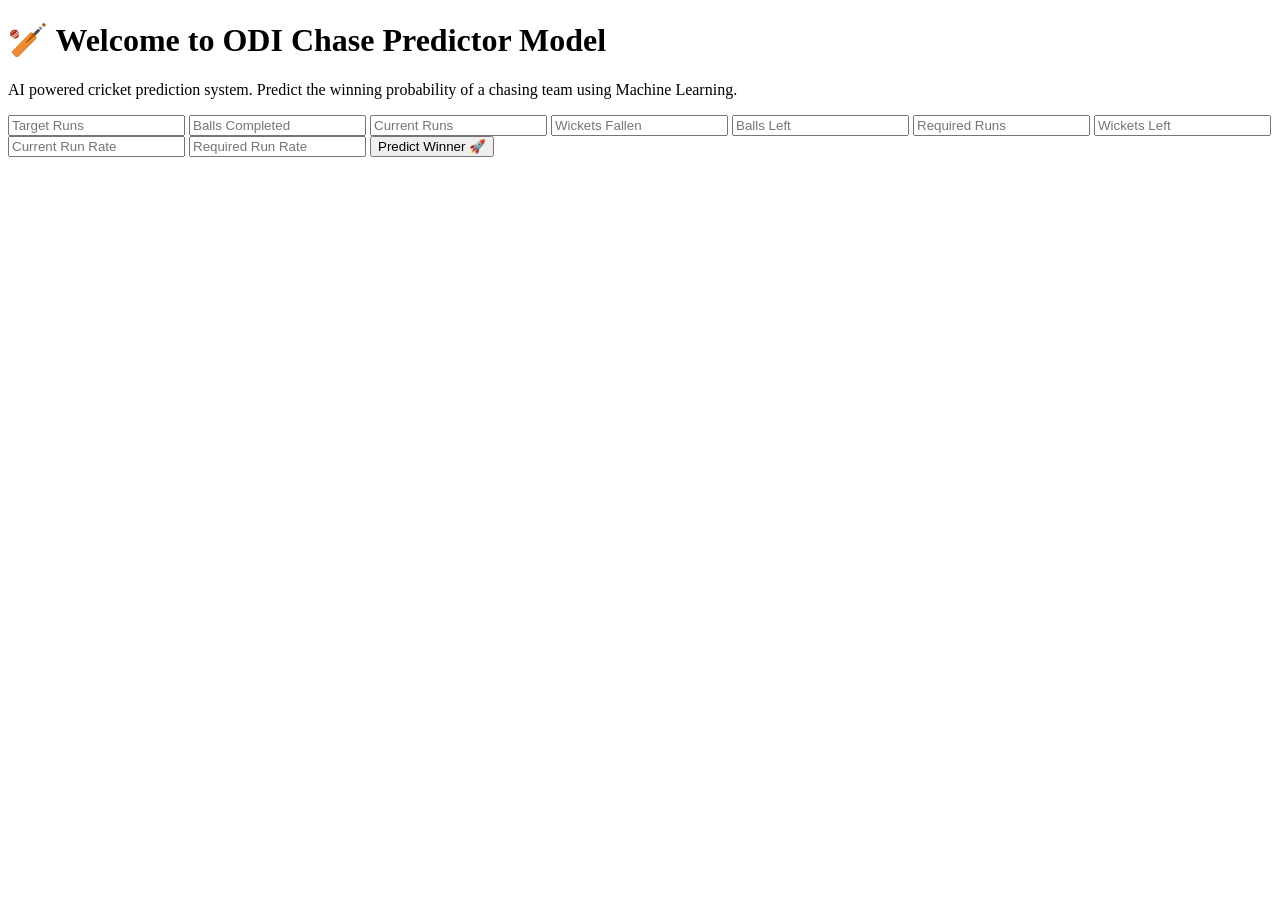
==== templates/index.html @ bd75858f "Create index.html for ODI Chase Predictor Initial HTML structure for the ODI Chase Predictor applica" ====
<!DOCTYPE html>
<html>

<head>

<title>ODI Chase Predictor</title>

<link rel="stylesheet" href="/static/style.css">

</head>


<body>


<div class="container">


<h1>🏏 Welcome to ODI Chase Predictor Model</h1>


<p>
AI powered cricket prediction system.
Predict the winning probability of a chasing team
using Machine Learning.
</p>



<form action="/predict" method="post">


<input name="target" placeholder="Target Runs">

<input name="total_balls" placeholder="Balls Completed">

<input name="curr_run" placeholder="Current Runs">

<input name="curr_wicket" placeholder="Wickets Fallen">

<input name="balls_left" placeholder="Balls Left">

<input name="req_runs" placeholder="Required Runs">

<input name="wick_left" placeholder="Wickets Left">

<input name="curr_rr" placeholder="Current Run Rate">

<input name="req_rr" placeholder="Required Run Rate">



<button>
Predict Winner 🚀
</button>


</form>


</div>


</body>

  </html>
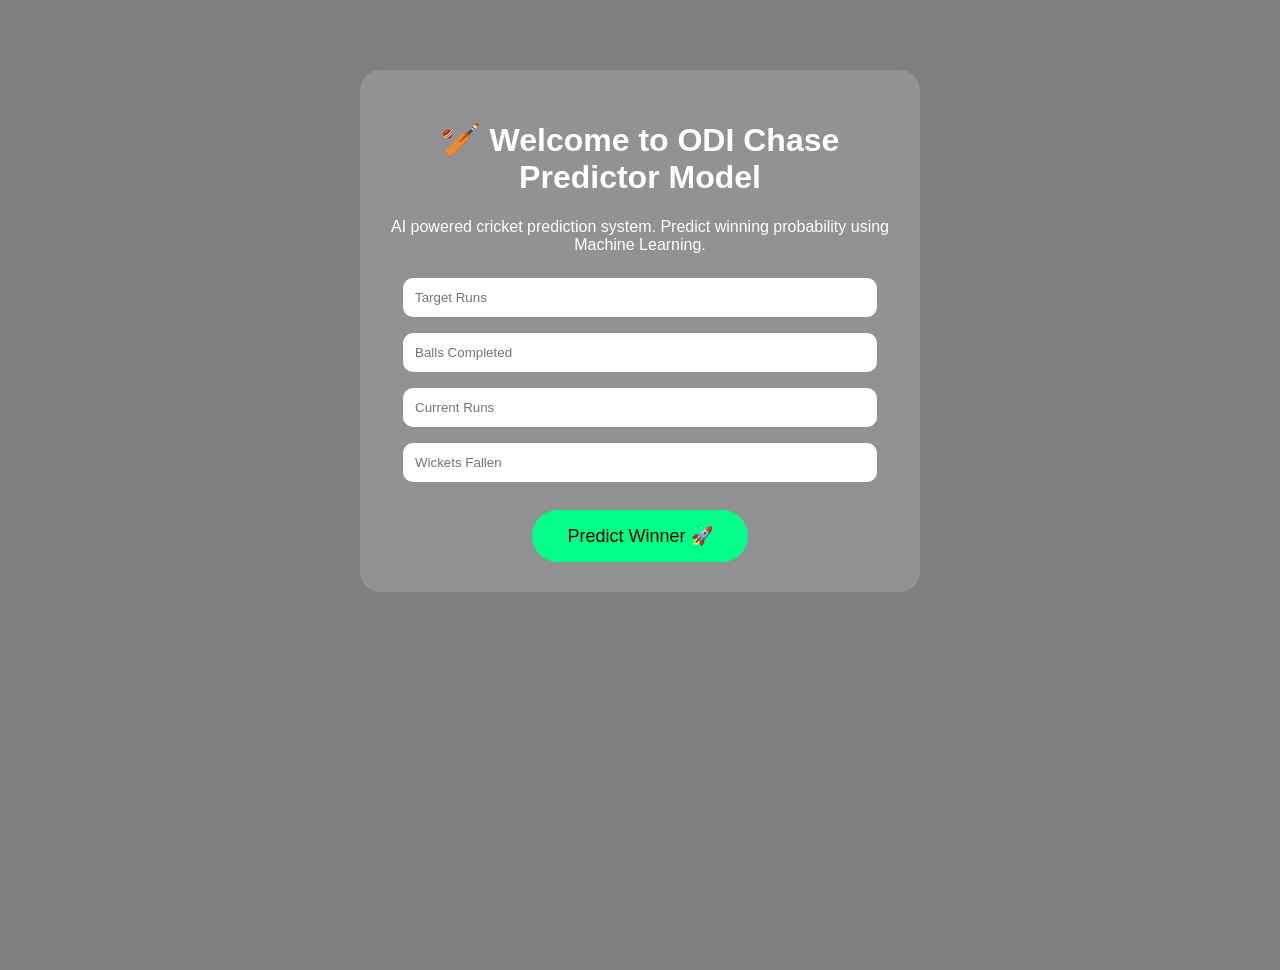
==== commit 3e710b92: "Enhance form inputs and improve placeholder text Updated input fields to be required and changed som" ====
--- a/templates/index.html
+++ b/templates/index.html
@@ -21,8 +21,7 @@
 
 <p>
 AI powered cricket prediction system.
-Predict the winning probability of a chasing team
-using Machine Learning.
+Predict winning probability using Machine Learning.
 </p>
 
 
@@ -30,23 +29,16 @@
 <form action="/predict" method="post">
 
 
-<input name="target" placeholder="Target Runs">
+<input type="number" name="target" placeholder="Target Runs" required>
 
-<input name="total_balls" placeholder="Balls Completed">
 
-<input name="curr_run" placeholder="Current Runs">
+<input type="number" name="total_balls" placeholder="Balls Completed" required>
 
-<input name="curr_wicket" placeholder="Wickets Fallen">
 
-<input name="balls_left" placeholder="Balls Left">
+<input type="number" name="curr_run" placeholder="Current Runs" required>
 
-<input name="req_runs" placeholder="Required Runs">
 
-<input name="wick_left" placeholder="Wickets Left">
-
-<input name="curr_rr" placeholder="Current Run Rate">
-
-<input name="req_rr" placeholder="Required Run Rate">
+<input type="number" name="curr_wicket" placeholder="Wickets Fallen" required>
 
 
 
@@ -63,4 +55,4 @@
 
 </body>
 
-  </html>
+</html>
--- a/static/style.css
+++ b/static/style.css
@@ -0,0 +1,99 @@
+body{
+
+margin:0;
+height:100vh;
+
+background-image:
+linear-gradient(
+rgba(0,0,0,0.5),
+rgba(0,0,0,0.5)
+),
+url("cricket.jpg");
+
+background-size:cover;
+background-position:center;
+
+font-family:Arial;
+
+}
+
+
+
+.container{
+
+width:500px;
+
+margin:auto;
+
+margin-top:70px;
+
+padding:30px;
+
+background:
+rgba(255,255,255,0.15);
+
+border-radius:20px;
+
+text-align:center;
+
+color:white;
+
+backdrop-filter:blur(10px);
+
+}
+
+
+
+input{
+
+width:90%;
+
+padding:12px;
+
+margin:8px;
+
+border-radius:10px;
+
+border:none;
+
+}
+
+
+
+button{
+
+padding:15px 35px;
+
+margin-top:20px;
+
+border:none;
+
+border-radius:30px;
+
+background:#00ff88;
+
+font-size:18px;
+
+cursor:pointer;
+
+transition:0.3s;
+
+}
+
+
+
+button:hover{
+
+transform:scale(1.1);
+
+background:#00ccff;
+
+}
+
+
+
+h1{
+
+font-size:32px;
+
+  }
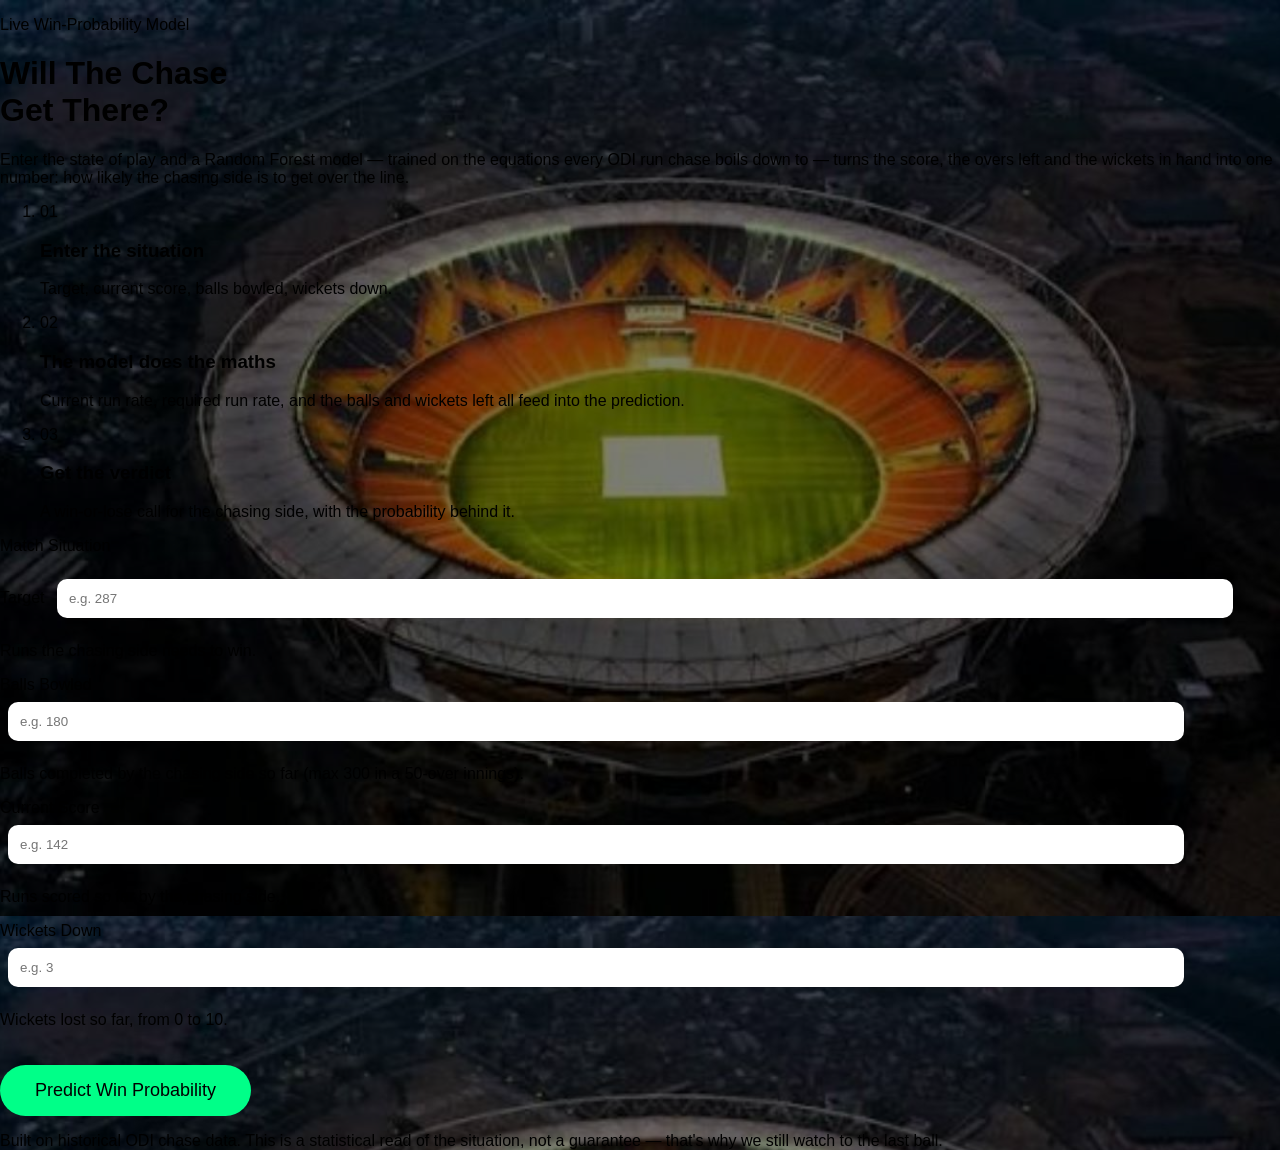
==== commit a5789e56: "Add files via upload" ====
--- a/templates/index.html
+++ b/templates/index.html
@@ -1,58 +1,95 @@
 <!DOCTYPE html>
-<html>
-
+<html lang="en">
 <head>
-
-<title>ODI Chase Predictor</title>
-
-<link rel="stylesheet" href="/static/style.css">
-
+  <meta charset="UTF-8">
+  <meta name="viewport" content="width=device-width, initial-scale=1.0">
+  <title>ODI Chase Predictor</title>
+  <link rel="preconnect" href="https://fonts.googleapis.com">
+  <link href="https://fonts.googleapis.com/css2?family=Oswald:wght@500;600;700&family=JetBrains+Mono:wght@500;600;700&family=Inter:wght@400;500;600&display=swap" rel="stylesheet">
+  <link rel="stylesheet" href="/static/style.css">
 </head>
-
-
 <body>
 
+  <div class="floodlight-wrap">
 
-<div class="container">
+    <header class="hero">
+      <p class="eyebrow">Live Win-Probability Model</p>
+      <h1>Will The Chase<br>Get There?</h1>
+      <p class="subtitle">
+        Enter the state of play and a Random Forest model — trained on the
+        equations every ODI run chase boils down to — turns the score,
+        the overs left and the wickets in hand into one number: how likely
+        the chasing side is to get over the line.
+      </p>
+    </header>
 
+    <section class="how-it-works" aria-label="How it works">
+      <ol>
+        <li>
+          <span class="step-num">01</span>
+          <div>
+            <h3 class="step-title">Enter the situation</h3>
+            <p class="step-text">Target, current score, balls bowled, wickets down.</p>
+          </div>
+        </li>
+        <li>
+          <span class="step-num">02</span>
+          <div>
+            <h3 class="step-title">The model does the maths</h3>
+            <p class="step-text">Current run rate, required run rate, and the balls and wickets left all feed into the prediction.</p>
+          </div>
+        </li>
+        <li>
+          <span class="step-num">03</span>
+          <div>
+            <h3 class="step-title">Get the verdict</h3>
+            <p class="step-text">A win-or-lose call for the chasing side, with the probability behind it.</p>
+          </div>
+        </li>
+      </ol>
+    </section>
 
-<h1>🏏 Welcome to ODI Chase Predictor Model</h1>
+    <section class="panel form-panel">
+      <p class="panel-title">Match Situation</p>
 
+      <form action="/predict" method="post">
 
-<p>
-AI powered cricket prediction system.
-Predict winning probability using Machine Learning.
-</p>
+        <div class="field">
+          <label for="target">Target</label>
+          <input type="number" id="target" name="target" placeholder="e.g. 287" required min="1" step="1">
+          <p class="hint">Runs the chasing side needs to win.</p>
+        </div>
 
+        <div class="field">
+          <label for="total_balls">Balls Bowled</label>
+          <input type="number" id="total_balls" name="total_balls" placeholder="e.g. 180" required min="0" max="300" step="1">
+          <p class="hint">Balls completed by the chasing side so far (max 300 in a 50-over innings).</p>
+        </div>
 
+        <div class="field">
+          <label for="curr_run">Current Score</label>
+          <input type="number" id="curr_run" name="curr_run" placeholder="e.g. 142" required min="0" step="1">
+          <p class="hint">Runs scored so far by the chasing side.</p>
+        </div>
 
-<form action="/predict" method="post">
+        <div class="field">
+          <label for="curr_wicket">Wickets Down</label>
+          <input type="number" id="curr_wicket" name="curr_wicket" placeholder="e.g. 3" required min="0" max="10" step="1">
+          <p class="hint">Wickets lost so far, from 0 to 10.</p>
+        </div>
 
+        <button type="submit" class="cta-button">Predict Win Probability</button>
+      </form>
+    </section>
 
-<input type="number" name="target" placeholder="Target Runs" required>
+    <footer class="footnote">
+      <p>
+        Built on historical ODI chase data. This is a statistical read of the
+        situation, not a guarantee — that's why we still watch to the last ball.
+      </p>
+    </footer>
 
-
-<input type="number" name="total_balls" placeholder="Balls Completed" required>
-
-
-<input type="number" name="curr_run" placeholder="Current Runs" required>
-
-
-<input type="number" name="curr_wicket" placeholder="Wickets Fallen" required>
-
-
-
-<button>
-Predict Winner 🚀
-</button>
-
-
-</form>
-
-
-</div>
-
+  </div>
 
 </body>
-
 </html>
--- a/static/style.css
+++ b/static/style.css
@@ -8,7 +8,7 @@
 rgba(0,0,0,0.5),
 rgba(0,0,0,0.5)
 ),
-url("cricket.jpg");
+url("stadium_image.jpg");
 
 background-size:cover;
 background-position:center;
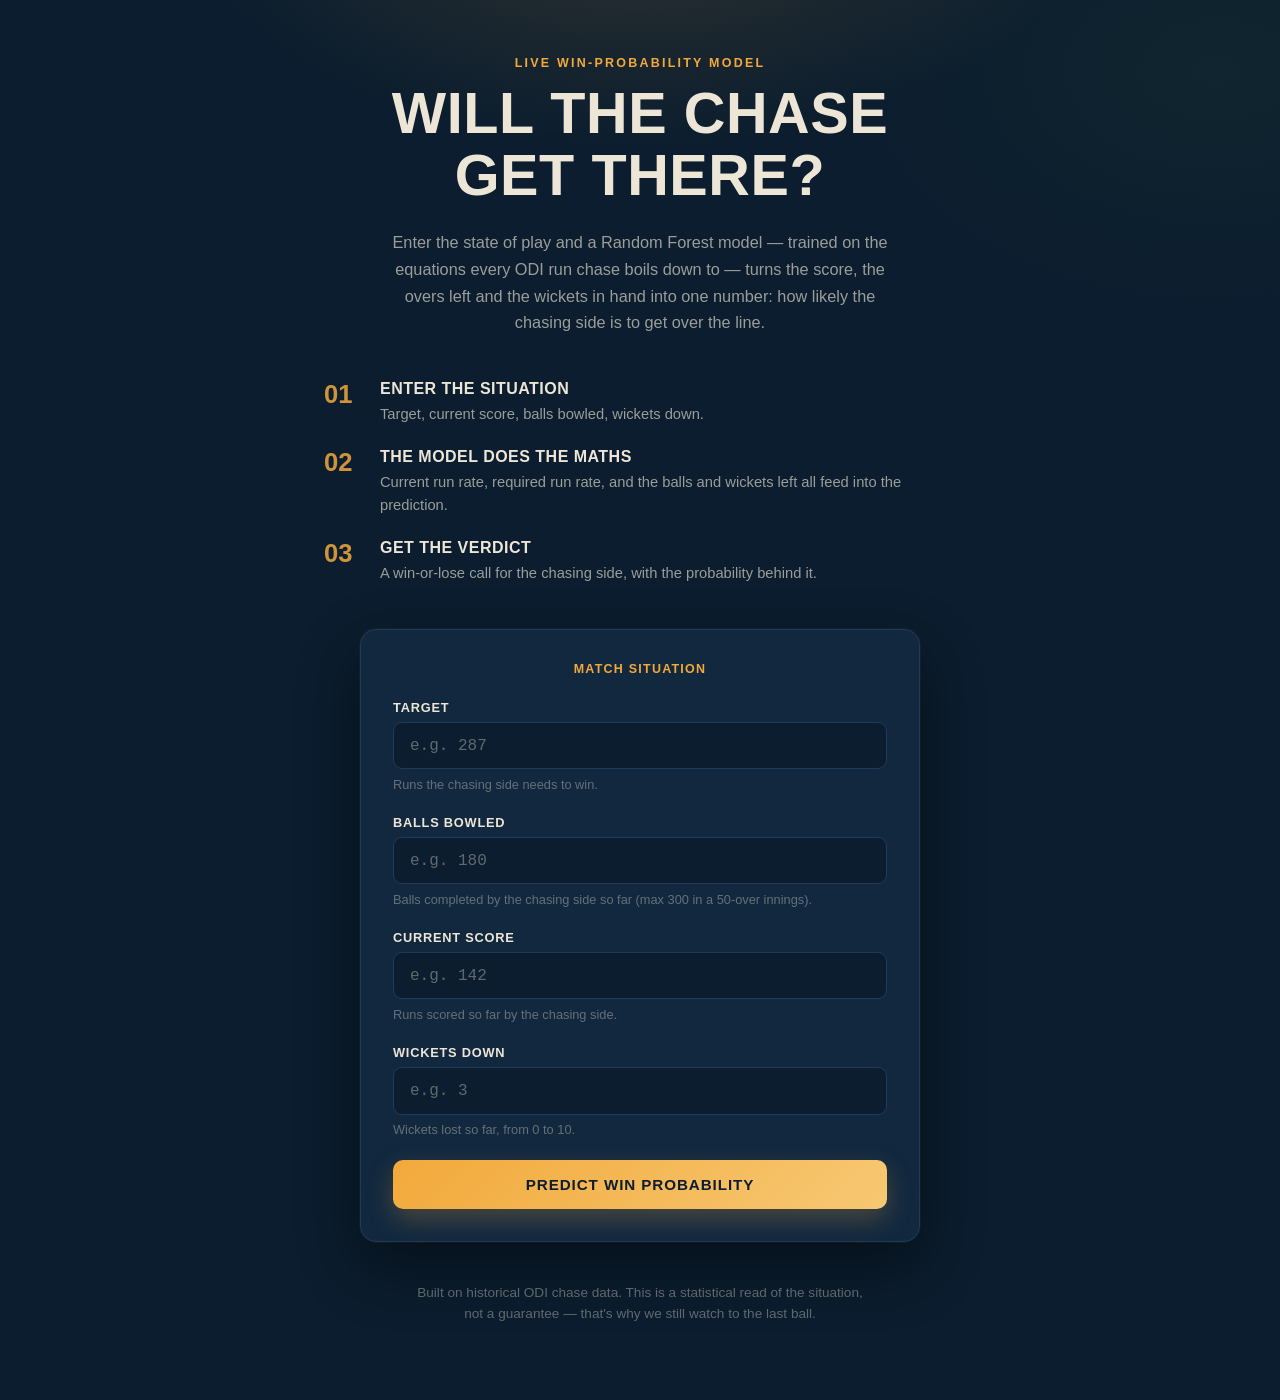
==== commit dc24c520: "Update input fields with new validation rules" ====
--- a/templates/index.html
+++ b/templates/index.html
@@ -56,25 +56,25 @@
 
         <div class="field">
           <label for="target">Target</label>
-          <input type="number" id="target" name="target" placeholder="e.g. 287" required min="1" step="1">
+          <input type="number" id="target" name="target" placeholder="e.g. 287" required min="1" max="551" step="1">
           <p class="hint">Runs the chasing side needs to win.</p>
         </div>
 
         <div class="field">
           <label for="total_balls">Balls Bowled</label>
-          <input type="number" id="total_balls" name="total_balls" placeholder="e.g. 180" required min="0" max="300" step="1">
+          <input type="number" id="total_balls" name="total_balls" placeholder="e.g. 180" required min="20" max="300" step="1">
           <p class="hint">Balls completed by the chasing side so far (max 300 in a 50-over innings).</p>
         </div>
 
         <div class="field">
           <label for="curr_run">Current Score</label>
-          <input type="number" id="curr_run" name="curr_run" placeholder="e.g. 142" required min="0" step="1">
+          <input type="number" id="curr_run" name="curr_run" placeholder="e.g. 142" required min="0" max="550"step="1">
           <p class="hint">Runs scored so far by the chasing side.</p>
         </div>
 
         <div class="field">
           <label for="curr_wicket">Wickets Down</label>
-          <input type="number" id="curr_wicket" name="curr_wicket" placeholder="e.g. 3" required min="0" max="10" step="1">
+          <input type="number" id="curr_wicket" name="curr_wicket" placeholder="e.g. 3" required min="0" max="9" step="1">
           <p class="hint">Wickets lost so far, from 0 to 10.</p>
         </div>
 
--- a/static/style.css
+++ b/static/style.css
@@ -1,99 +1,400 @@
-body{
-
-margin:0;
-height:100vh;
-
-background-image:
-linear-gradient(
-rgba(0,0,0,0.5),
-rgba(0,0,0,0.5)
-),
-url("stadium_image.jpg");
-
-background-size:cover;
-background-position:center;
-
-font-family:Arial;
-
-}
-
-
-
-.container{
-
-width:500px;
-
-margin:auto;
-
-margin-top:70px;
-
-padding:30px;
-
-background:
-rgba(255,255,255,0.15);
-
-border-radius:20px;
-
-text-align:center;
-
-color:white;
-
-backdrop-filter:blur(10px);
-
-}
-
-
-
-input{
-
-width:90%;
-
-padding:12px;
-
-margin:8px;
-
-border-radius:10px;
-
-border:none;
-
-}
-
-
-
-button{
-
-padding:15px 35px;
-
-margin-top:20px;
-
-border:none;
-
-border-radius:30px;
-
-background:#00ff88;
-
-font-size:18px;
-
-cursor:pointer;
-
-transition:0.3s;
-
-}
-
-
-
-button:hover{
-
-transform:scale(1.1);
-
-background:#00ccff;
-
-}
-
-
-
-h1{
-
-font-size:32px;
-
-  }
+/* ============================================================
+   ODI Chase Predictor — design tokens
+   Palette grounded in a floodlit night ODI: navy sky, the warm
+   gold wash of the floodlights, and the pitch-green / ball-red
+   pair the sport already uses as its own complementary contrast.
+   Green/red are reserved for win/lose states only — never decorative.
+   ============================================================ */
+
+:root {
+  --navy-deep: #0B1D2E;
+  --navy-panel: #11283F;
+  --navy-edge: #1E3B57;
+
+  --gold: #F2A93B;
+  --gold-soft: #F7C873;
+
+  --pitch: #5B8C3E;
+  --pitch-bright: #7CB857;
+
+  --ball: #C8312E;
+  --ball-bright: #E14B45;
+
+  --cream: #EDE6D6;
+  --cream-dim: rgba(237, 230, 214, 0.64);
+  --cream-faint: rgba(237, 230, 214, 0.38);
+
+  --font-display: 'Oswald', sans-serif;
+  --font-mono: 'JetBrains Mono', monospace;
+  --font-body: 'Inter', sans-serif;
+}
+
+* {
+  box-sizing: border-box;
+}
+
+body {
+  margin: 0;
+  min-height: 100vh;
+  background:
+    radial-gradient(ellipse 800px 480px at 50% -10%, rgba(242, 169, 59, 0.18), transparent 60%),
+    radial-gradient(ellipse 600px 400px at 95% 5%, rgba(91, 140, 62, 0.07), transparent 60%),
+    var(--navy-deep);
+  color: var(--cream);
+  font-family: var(--font-body);
+  -webkit-font-smoothing: antialiased;
+}
+
+.floodlight-wrap {
+  max-width: 680px;
+  margin: 0 auto;
+  padding: 3.5rem 1.5rem 2rem;
+}
+
+/* ---------- Hero ---------- */
+
+.eyebrow {
+  font-family: var(--font-display);
+  text-transform: uppercase;
+  letter-spacing: 0.18em;
+  font-size: 0.78rem;
+  font-weight: 600;
+  color: var(--gold);
+  margin: 0 0 0.75rem;
+  text-align: center;
+}
+
+h1 {
+  font-family: var(--font-display);
+  text-transform: uppercase;
+  font-weight: 700;
+  font-size: clamp(2.2rem, 7vw, 3.6rem);
+  line-height: 1.08;
+  letter-spacing: 0.01em;
+  color: var(--cream);
+  text-align: center;
+  margin: 0;
+}
+
+.subtitle {
+  font-size: 1.02rem;
+  line-height: 1.65;
+  color: var(--cream-dim);
+  max-width: 520px;
+  margin: 1.4rem auto 0;
+  text-align: center;
+}
+
+/* ---------- How it works ---------- */
+
+.how-it-works ol {
+  list-style: none;
+  padding: 0;
+  margin: 2.75rem 0;
+  display: flex;
+  flex-direction: column;
+  gap: 1.4rem;
+}
+
+.how-it-works li {
+  display: flex;
+  gap: 1.1rem;
+  align-items: flex-start;
+}
+
+.step-num {
+  font-family: var(--font-display);
+  font-weight: 700;
+  font-size: 1.6rem;
+  color: var(--gold);
+  opacity: 0.85;
+  min-width: 2.4rem;
+}
+
+.step-title {
+  font-family: var(--font-display);
+  text-transform: uppercase;
+  letter-spacing: 0.03em;
+  font-size: 1rem;
+  color: var(--cream);
+  margin: 0 0 0.3rem;
+}
+
+.step-text {
+  margin: 0;
+  font-size: 0.92rem;
+  line-height: 1.55;
+  color: var(--cream-dim);
+}
+
+/* ---------- Panel (scoreboard card) ---------- */
+
+.panel {
+  background: var(--navy-panel);
+  border: 1px solid var(--navy-edge);
+  border-radius: 16px;
+  padding: 2rem;
+  margin: 0 auto 2.5rem;
+  max-width: 560px;
+  box-shadow:
+    0 0 0 1px rgba(242, 169, 59, 0.04),
+    0 24px 60px rgba(0, 0, 0, 0.45);
+}
+
+.panel-title {
+  font-family: var(--font-display);
+  text-transform: uppercase;
+  letter-spacing: 0.1em;
+  font-size: 0.78rem;
+  font-weight: 600;
+  color: var(--gold);
+  margin: 0 0 1.5rem;
+  text-align: center;
+}
+
+/* ---------- Form ---------- */
+
+.field {
+  margin-bottom: 1.3rem;
+}
+
+.field label {
+  display: block;
+  font-family: var(--font-display);
+  text-transform: uppercase;
+  letter-spacing: 0.06em;
+  font-size: 0.8rem;
+  font-weight: 600;
+  color: var(--cream);
+  margin-bottom: 0.45rem;
+}
+
+.field input {
+  width: 100%;
+  padding: 0.85rem 1rem;
+  border-radius: 9px;
+  border: 1px solid var(--navy-edge);
+  background: var(--navy-deep);
+  color: var(--cream);
+  font-family: var(--font-mono);
+  font-size: 1rem;
+}
+
+.field input::placeholder {
+  color: var(--cream-faint);
+}
+
+.hint {
+  margin: 0.4rem 0 0;
+  font-size: 0.8rem;
+  line-height: 1.45;
+  color: var(--cream-faint);
+}
+
+.cta-button {
+  display: block;
+  width: 100%;
+  margin-top: 0.5rem;
+  padding: 1rem;
+  border: none;
+  border-radius: 10px;
+  background: linear-gradient(135deg, var(--gold), var(--gold-soft));
+  color: var(--navy-deep);
+  font-family: var(--font-display);
+  text-transform: uppercase;
+  letter-spacing: 0.06em;
+  font-weight: 700;
+  font-size: 0.95rem;
+  cursor: pointer;
+  box-shadow: 0 10px 26px rgba(242, 169, 59, 0.25);
+  transition: transform 0.2s ease, box-shadow 0.2s ease;
+}
+
+.cta-button:hover {
+  transform: translateY(-2px);
+  box-shadow: 0 14px 32px rgba(242, 169, 59, 0.35);
+}
+
+.btn-link {
+  text-decoration: none;
+}
+
+/* ---------- Footnote ---------- */
+
+.footnote {
+  text-align: center;
+  font-size: 0.85rem;
+  line-height: 1.55;
+  color: var(--cream-faint);
+  max-width: 460px;
+  margin: 0 auto 2.5rem;
+}
+
+/* ---------- Result page ---------- */
+
+.result-panel {
+  text-align: center;
+}
+
+.recap {
+  font-family: var(--font-mono);
+  text-transform: uppercase;
+  letter-spacing: 0.06em;
+  font-size: 0.78rem;
+  color: var(--cream-dim);
+  margin: 0 0 1.1rem;
+}
+
+.outcome-text {
+  margin: 0;
+}
+
+.outcome-text.win { color: var(--pitch-bright); }
+.outcome-text.lose { color: var(--ball-bright); }
+
+.prob-display {
+  margin: 1.6rem 0 1.2rem;
+}
+
+.prob-number {
+  font-family: var(--font-mono);
+  font-weight: 700;
+  font-size: clamp(3.2rem, 13vw, 5rem);
+  line-height: 1;
+  letter-spacing: -0.02em;
+}
+
+.prob-number.win { color: var(--pitch-bright); }
+.prob-number.lose { color: var(--ball-bright); }
+
+.prob-percent {
+  font-family: var(--font-mono);
+  font-size: 1.6rem;
+  font-weight: 600;
+  opacity: 0.85;
+  margin-left: 0.2rem;
+}
+
+.prob-percent.win { color: var(--pitch-bright); }
+.prob-percent.lose { color: var(--ball-bright); }
+
+.prob-label {
+  font-family: var(--font-display);
+  text-transform: uppercase;
+  letter-spacing: 0.1em;
+  font-size: 0.78rem;
+  color: var(--gold);
+  margin: 0.5rem 0 0;
+}
+
+/* Segmented LED-style probability gauge */
+
+.led-bar {
+  display: flex;
+  gap: 4px;
+  height: 20px;
+  margin: 1.6rem 0;
+}
+
+.segment {
+  flex: 1;
+  height: 100%;
+  border-radius: 2px;
+  background: rgba(237, 230, 214, 0.08);
+  opacity: 0;
+  animation: segFade 0.3s ease forwards;
+}
+
+.segment.lit.win {
+  background: var(--pitch-bright);
+  box-shadow: 0 0 8px rgba(91, 140, 62, 0.7);
+}
+
+.segment.lit.lose {
+  background: var(--ball-bright);
+  box-shadow: 0 0 8px rgba(200, 49, 46, 0.7);
+}
+
+@keyframes segFade {
+  from { opacity: 0; transform: scaleY(0.3); }
+  to { opacity: 1; transform: scaleY(1); }
+}
+
+.stat-row {
+  display: flex;
+  align-items: center;
+  justify-content: center;
+  gap: 1.6rem;
+  margin: 1.6rem 0;
+}
+
+.stat {
+  display: flex;
+  flex-direction: column;
+  align-items: center;
+}
+
+.stat-value {
+  font-family: var(--font-mono);
+  font-size: 1.4rem;
+  font-weight: 600;
+  color: var(--cream);
+}
+
+.stat-label {
+  font-family: var(--font-display);
+  text-transform: uppercase;
+  letter-spacing: 0.08em;
+  font-size: 0.68rem;
+  color: var(--cream-faint);
+  margin-top: 0.25rem;
+}
+
+.stat-divider {
+  width: 1px;
+  height: 32px;
+  background: var(--navy-edge);
+}
+
+.interpretation {
+  font-size: 0.95rem;
+  line-height: 1.65;
+  color: var(--cream-dim);
+  max-width: 460px;
+  margin: 0 auto 1.6rem;
+}
+
+/* ---------- Accessibility ---------- */
+
+input:focus-visible,
+button:focus-visible {
+  outline: 3px solid var(--gold);
+  outline-offset: 2px;
+}
+
+@media (prefers-reduced-motion: reduce) {
+  .segment {
+    animation: none;
+    opacity: 1;
+  }
+  .cta-button {
+    transition: none;
+  }
+}
+
+/* ---------- Responsive ---------- */
+
+@media (max-width: 600px) {
+  .floodlight-wrap {
+    padding: 2.5rem 1rem 1.5rem;
+  }
+  .panel {
+    padding: 1.5rem;
+  }
+  .stat-row {
+    gap: 1.1rem;
+  }
+  .stat-value {
+    font-size: 1.2rem;
+  }
+}
